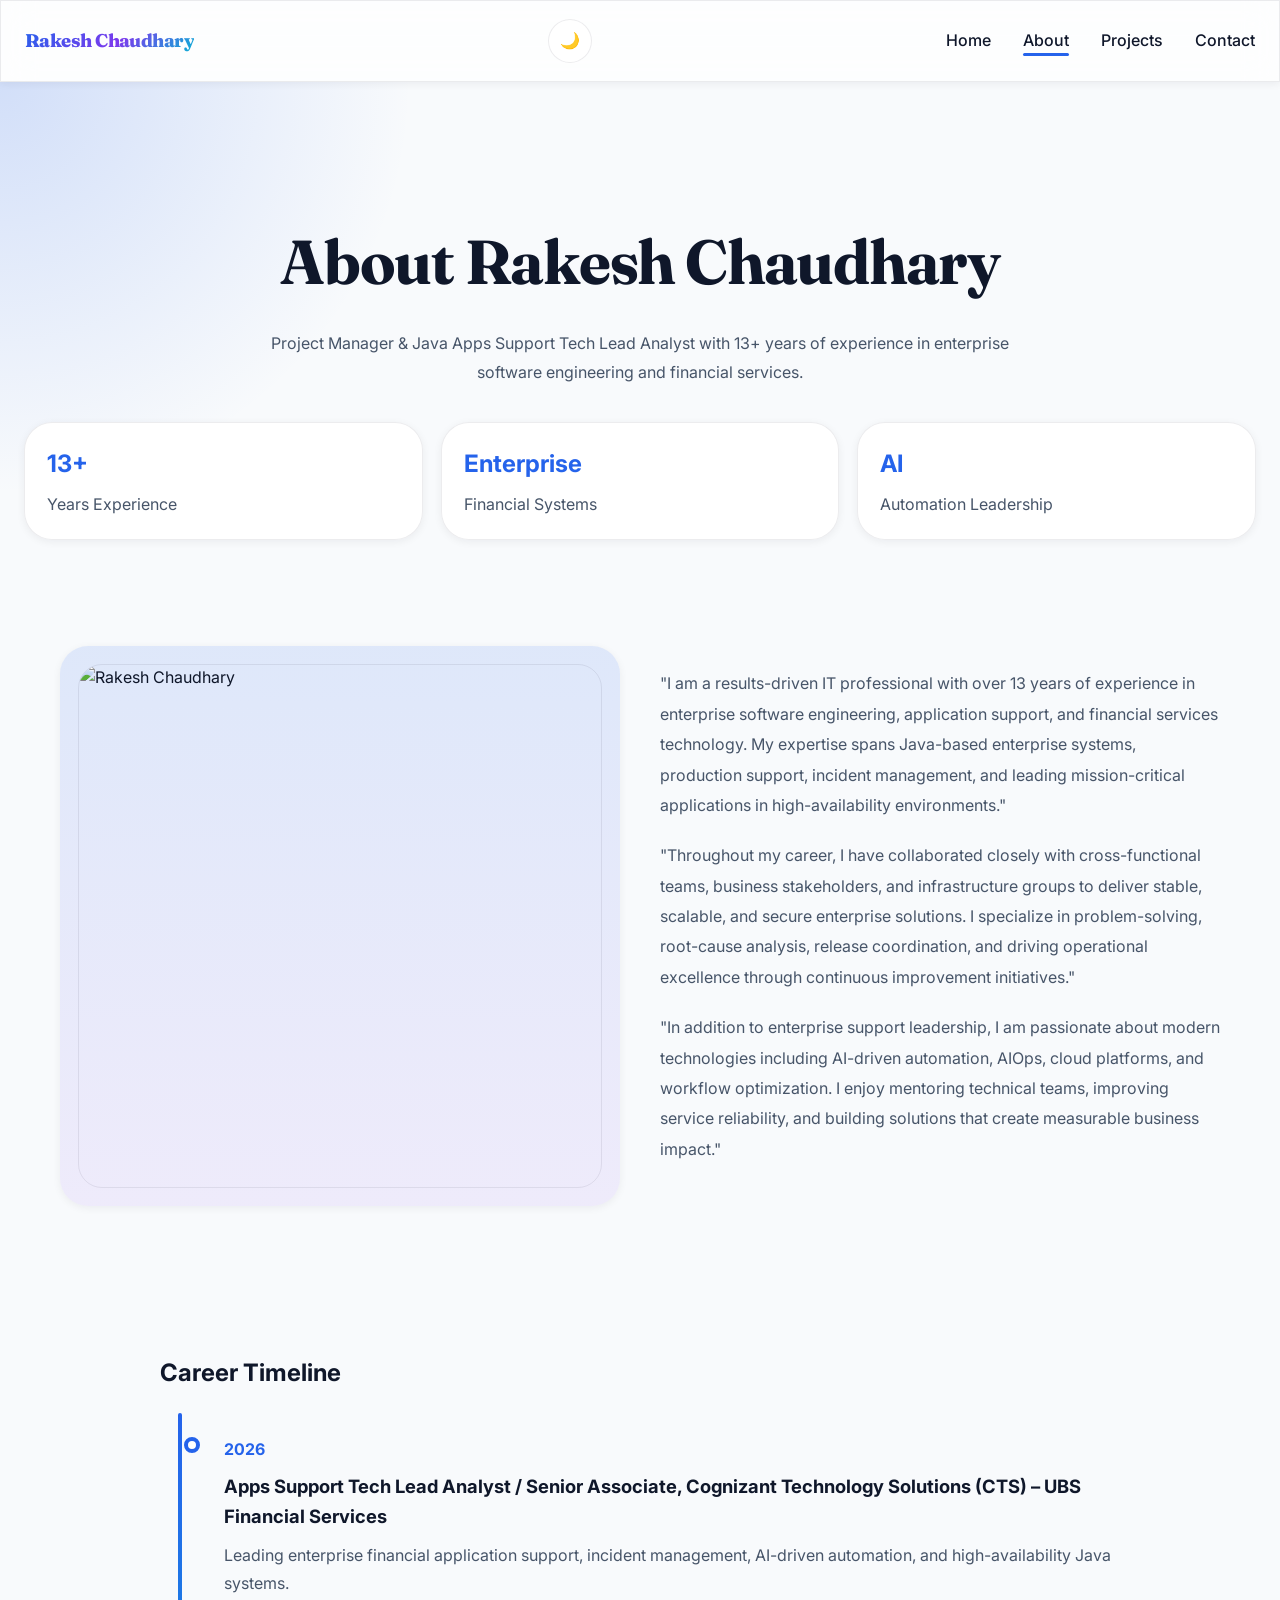
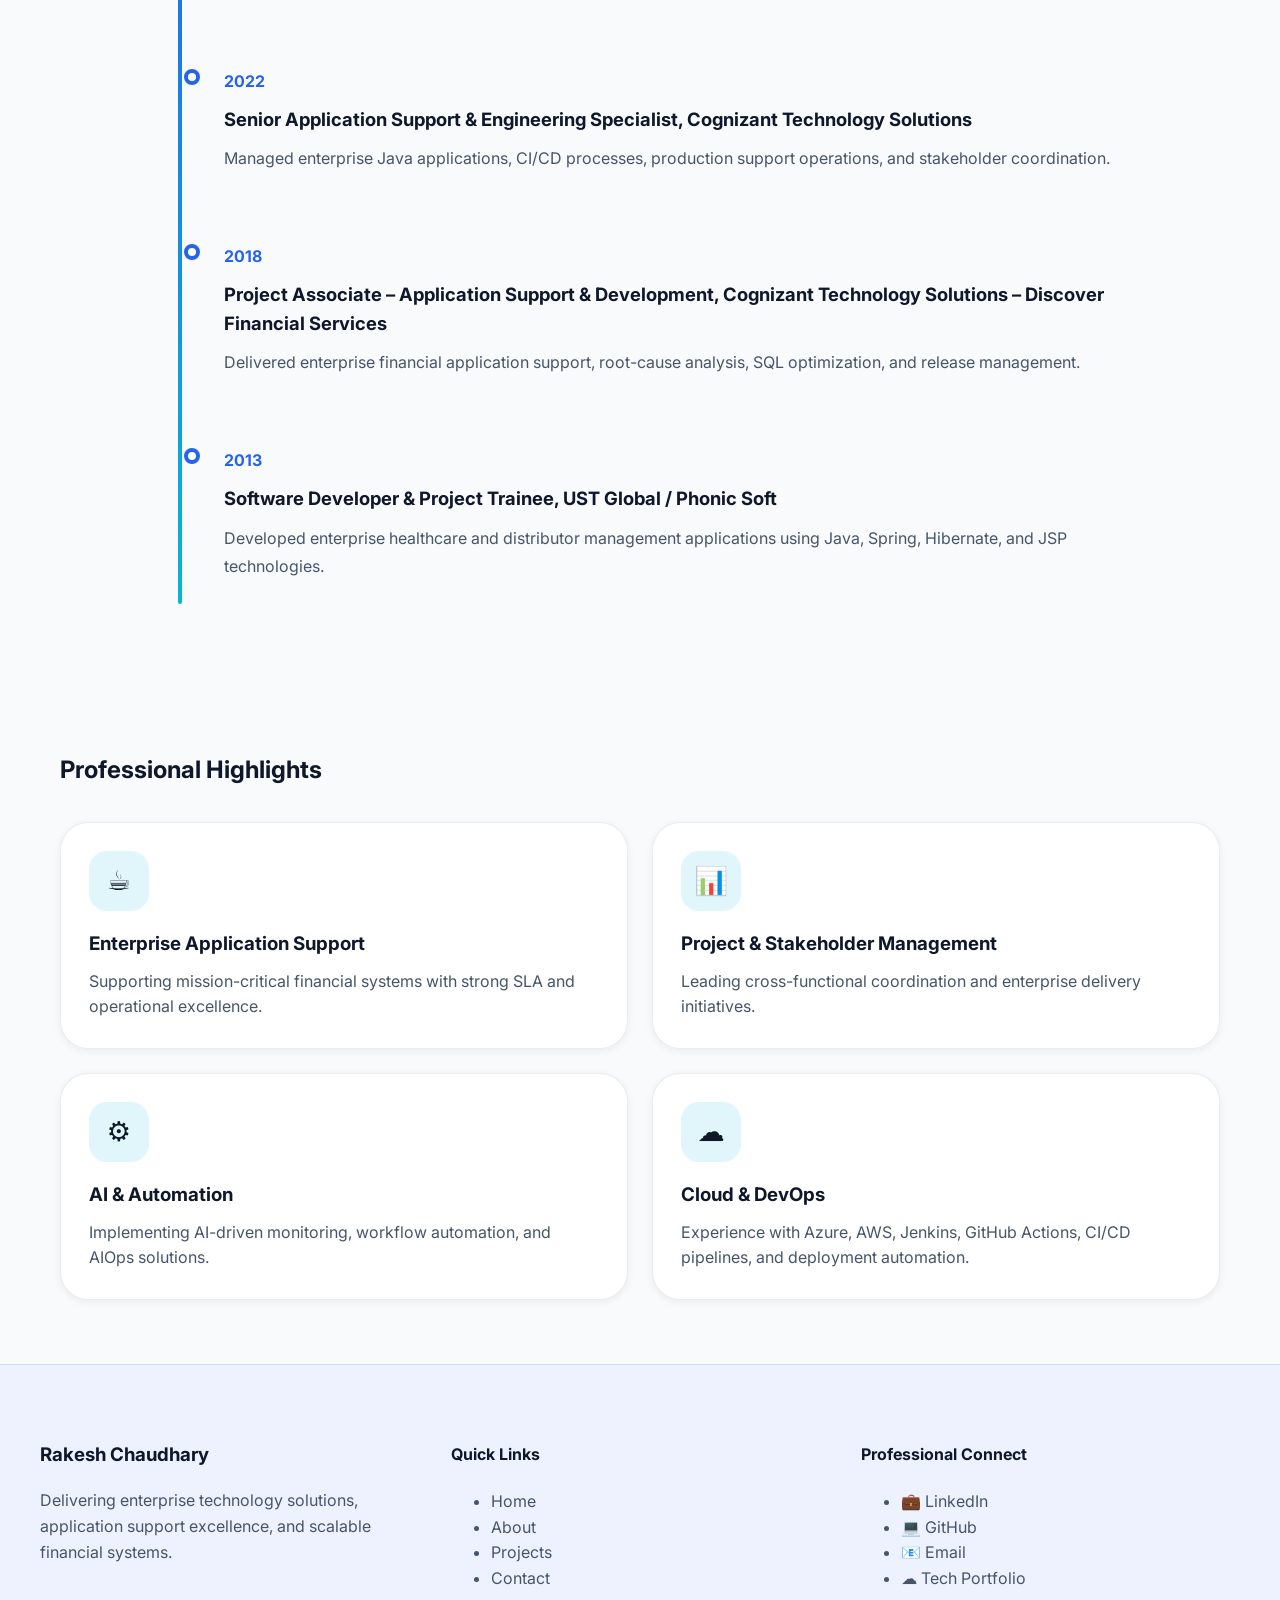
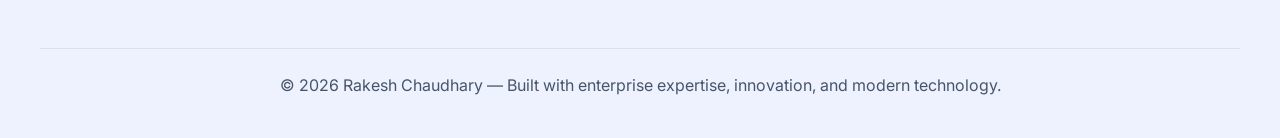
==== about.html @ ba5abe36 "Add files via upload This my Files" ====
<!DOCTYPE html>
<html lang="en">
<head>
  <meta charset="UTF-8">
  <meta name="viewport" content="width=device-width, initial-scale=1.0">
  <title>About — Rakesh Chaudhary</title>
  <link rel="stylesheet" href="styles.css">
</head>
<body>
  <!-- Site navigation bar (same as index.html) -->
  <!-- Brand name on the left -->
  <!-- Navigation links on the right -->
  <!-- Hamburger menu for mobile -->
  <nav class="site-nav">
    <div class="nav-brand">Rakesh Chaudhary</div>
    <div class="nav-actions">
      <button class="theme-toggle" id="theme-toggle" aria-label="Activate dark theme" aria-pressed="false">🌙</button>
      <button class="nav-toggle" id="nav-toggle" aria-label="Toggle menu">☰</button>
    </div>
    <ul class="nav-links" id="nav-links">
      <li><a href="index.html">Home</a></li>
      <li><a href="about.html" class="active">About</a></li>
      <li><a href="projects.html">Projects</a></li>
      <li><a href="contact.html">Contact</a></li>
    </ul>
  </nav>

  <!-- PAGE HEADER SECTION -->
  <header class="about-header">
    <div class="about-header-inner">
      <h1>About Rakesh Chaudhary</h1>
      <p class="about-subtitle">Project Manager &amp; Java Apps Support Tech Lead Analyst with 13+ years of experience in enterprise software engineering and financial services.</p>
    </div>
    <div class="stats-strip">
      <div class="stat-card">
        <span class="stat-value"><span class="counter" data-target="13">0</span>+</span>
        <span class="stat-label">Years Experience</span>
      </div>
      <div class="stat-card">
        <span class="stat-value">Enterprise</span>
        <span class="stat-label">Financial Systems</span>
      </div>
      <div class="stat-card">
        <span class="stat-value">AI</span>
        <span class="stat-label">Automation Leadership</span>
      </div>
    </div>
  </header>

  <!-- PROFESSIONAL BIO SECTION -->
  <section class="bio-section">
    <div class="bio-grid">
      <div class="bio-image-wrap">
        <!-- Profile placeholder image -->
        <img src="https://placehold.co/400x400/1e3a8a/ffffff?text=Rakesh+Chaudhary" alt="Rakesh Chaudhary" class="bio-image">
      </div>
      <div class="bio-text">
        <p>"I am a results-driven IT professional with over 13 years of experience in enterprise software engineering, application support, and financial services technology. My expertise spans Java-based enterprise systems, production support, incident management, and leading mission-critical applications in high-availability environments."</p>
        <p>"Throughout my career, I have collaborated closely with cross-functional teams, business stakeholders, and infrastructure groups to deliver stable, scalable, and secure enterprise solutions. I specialize in problem-solving, root-cause analysis, release coordination, and driving operational excellence through continuous improvement initiatives."</p>
        <p>"In addition to enterprise support leadership, I am passionate about modern technologies including AI-driven automation, AIOps, cloud platforms, and workflow optimization. I enjoy mentoring technical teams, improving service reliability, and building solutions that create measurable business impact."</p>
      </div>
    </div>
  </section>

  <!-- CAREER TIMELINE SECTION -->
  <section class="timeline-section">
    <div class="timeline-inner">
      <h2>Career Timeline</h2>
      <div class="timeline">
        <div class="timeline-item">
          <div class="timeline-year">2026</div>
          <div class="timeline-body">
            <h3>Apps Support Tech Lead Analyst / Senior Associate, Cognizant Technology Solutions (CTS) – UBS Financial Services</h3>
            <p>Leading enterprise financial application support, incident management, AI-driven automation, and high-availability Java systems.</p>
          </div>
        </div>

        <div class="timeline-item">
          <div class="timeline-year">2022</div>
          <div class="timeline-body">
            <h3>Senior Application Support &amp; Engineering Specialist, Cognizant Technology Solutions</h3>
            <p>Managed enterprise Java applications, CI/CD processes, production support operations, and stakeholder coordination.</p>
          </div>
        </div>

        <div class="timeline-item">
          <div class="timeline-year">2018</div>
          <div class="timeline-body">
            <h3>Project Associate – Application Support &amp; Development, Cognizant Technology Solutions – Discover Financial Services</h3>
            <p>Delivered enterprise financial application support, root-cause analysis, SQL optimization, and release management.</p>
          </div>
        </div>

        <div class="timeline-item">
          <div class="timeline-year">2013</div>
          <div class="timeline-body">
            <h3>Software Developer &amp; Project Trainee, UST Global / Phonic Soft</h3>
            <p>Developed enterprise healthcare and distributor management applications using Java, Spring, Hibernate, and JSP technologies.</p>
          </div>
        </div>
      </div>
    </div>
  </section>

  <!-- ADDITIONAL PROFESSIONAL HIGHLIGHTS SECTION -->
  <section class="highlights-section">
    <div class="highlights-inner">
      <h2>Professional Highlights</h2>
      <div class="highlights-grid">
        <article class="highlight-card">
          <div class="highlight-icon">☕</div>
          <h3>Enterprise Application Support</h3>
          <p>Supporting mission-critical financial systems with strong SLA and operational excellence.</p>
        </article>

        <article class="highlight-card">
          <div class="highlight-icon">📊</div>
          <h3>Project &amp; Stakeholder Management</h3>
          <p>Leading cross-functional coordination and enterprise delivery initiatives.</p>
        </article>

        <article class="highlight-card">
          <div class="highlight-icon">⚙️</div>
          <h3>AI &amp; Automation</h3>
          <p>Implementing AI-driven monitoring, workflow automation, and AIOps solutions.</p>
        </article>

        <article class="highlight-card">
          <div class="highlight-icon">☁️</div>
          <h3>Cloud &amp; DevOps</h3>
          <p>Experience with Azure, AWS, Jenkins, GitHub Actions, CI/CD pipelines, and deployment automation.</p>
        </article>
      </div>
    </div>
  </section>

  <!-- PROFESSIONAL ENTERPRISE FOOTER -->
  <footer class="site-footer">
    <div class="footer-content">
      <div class="footer-grid">
        <!-- Column 1: Brand Section -->
        <div class="footer-column">
          <h3 class="footer-heading">Rakesh Chaudhary</h3>
          <p class="footer-tagline">Delivering enterprise technology solutions, application support excellence, and scalable financial systems.</p>
        </div>

        <!-- Column 2: Quick Links -->
        <div class="footer-column">
          <h4 class="footer-heading">Quick Links</h4>
          <ul class="footer-links">
            <li><a href="index.html">Home</a></li>
            <li><a href="about.html">About</a></li>
            <li><a href="projects.html">Projects</a></li>
            <li><a href="contact.html">Contact</a></li>
          </ul>
        </div>

        <!-- Column 3: Professional Connect -->
        <div class="footer-column">
          <h4 class="footer-heading">Professional Connect</h4>
          <ul class="footer-social-links">
            <li><a href="#">💼 LinkedIn</a></li>
            <li><a href="#">💻 GitHub</a></li>
            <li><a href="mailto:rakeshparwatihiralal.chaudhary@gmail.com">📧 Email</a></li>
            <li><a href="#">☁️ Tech Portfolio</a></li>
          </ul>
        </div>
      </div>

      <!-- Copyright Strip -->
      <div class="footer-copyright">
        <p>© 2026 Rakesh Chaudhary — Built with enterprise expertise, innovation, and modern technology.</p>
      </div>
    </div>
  </footer>

  <script src="script.js"></script>
</body>
</html>
---- styles.css ----
@import url("https://fonts.googleapis.com/css2?family=Inter:wght@400;500;600;700&family=Fraunces:wght@600&display=swap");

/* === ENTERPRISE DESIGN TOKENS === */
:root {
  --bg: #f8fafc;
  --surface: #ffffff;
  --surface-2: #eef2ff;
  --text: #0f172a;
  --text-muted: #475569;
  --border: rgba(15,23,42,.08);

  --primary: #2563eb;
  --primary-2: #7c3aed;
  --accent: #06b6d4;

  --success: #16a34a;
  --danger: #dc2626;

  --shadow-sm: 0 2px 8px rgba(15,23,42,.06);
  --shadow-md: 0 18px 40px -12px rgba(37,99,235,.18);
  --shadow-lg: 0 30px 70px -20px rgba(37,99,235,.30);

  --radius-sm: 10px;
  --radius-md: 18px;
  --radius-lg: 28px;
  --radius-pill: 999px;

  --ease: cubic-bezier(.2,.7,.2,1);

  --dur-fast: 180ms;
  --dur: 320ms;
  --dur-slow: 650ms;

  --grad-hero: linear-gradient(135deg,#2563eb 0%,#7c3aed 55%,#06b6d4 100%);
  --grad-text: linear-gradient(135deg,#0f172a 0%,#2563eb 55%,#06b6d4 100%);
}

[data-theme="dark"] {
  --bg: #020617;
  --surface: #0f172a;
  --surface-2: #1e293b;

  --text: #f8fafc;
  --text-muted: #94a3b8;

  --border: rgba(248,250,252,.10);

  --shadow-sm: 0 2px 10px rgba(0,0,0,.35);
  --shadow-md: 0 18px 50px -12px rgba(6,182,212,.20);
  --shadow-lg: 0 35px 80px -20px rgba(37,99,235,.40);

  --grad-text: linear-gradient(135deg,#ffffff 0%,#7c3aed 55%,#06b6d4 100%);
}

@media (prefers-reduced-motion: reduce) {
  *, *::before, *::after {
    animation-duration: 0.01ms !important;
    animation-iteration-count: 1 !important;
    transition-duration: 0.01ms !important;
    scroll-behavior: auto !important;
  }
}

html {
  scroll-behavior: smooth;
  min-height: 100%;
}

*, *::before, *::after {
  box-sizing: border-box;
  transition: background-color var(--dur) var(--ease), color var(--dur) var(--ease), border-color var(--dur) var(--ease), box-shadow var(--dur) var(--ease), transform var(--dur) var(--ease);
}

body {
  margin: 0;
  min-height: 100vh;
  font-family: "Inter", system-ui, -apple-system, BlinkMacSystemFont, "Segoe UI", sans-serif;
  background: var(--bg);
  color: var(--text);
  line-height: 1.6;
}

button, input, select, textarea, a {
  font: inherit;
}

a {
  color: inherit;
  text-decoration: none;
}

img {
  display: block;
  max-width: 100%;
}

::selection {
  background: rgba(37,99,235,.18);
}

/* === GLOBAL ANIMATIONS & UTILITIES === */
.visually-hidden {
  position: absolute;
  width: 1px;
  height: 1px;
  padding: 0;
  overflow: hidden;
  clip: rect(0,0,0,0);
  white-space: nowrap;
  border: 0;
}

.reveal {
  opacity: 0;
  transform: translateY(24px);
  will-change: opacity, transform;
}

.reveal.visible {
  opacity: 1;
  transform: translateY(0);
}

.page-progress {
  position: fixed;
  top: 0;
  left: 0;
  width: 0;
  height: 4px;
  background: var(--primary);
  z-index: 1200;
  transition: width var(--dur) var(--ease);
}

.splash-screen {
  position: fixed;
  inset: 0;
  background: radial-gradient(circle at top left, rgba(37,99,235,.22), transparent 32%), radial-gradient(circle at bottom right, rgba(124,58,237,.18), transparent 30%), var(--bg);
  display: grid;
  place-items: center;
  z-index: 1300;
}

.splash-screen p {
  color: var(--text);
  font-size: 1.1rem;
  font-weight: 700;
}

/* === NAV (ENTERPRISE GLASS) === */
.site-nav {
  position: sticky;
  top: 0;
  z-index: 1100;
  display: flex;
  align-items: center;
  justify-content: space-between;
  gap: 16px;
  padding: 18px 24px;
  background: rgba(255,255,255,0.72);
  border: 1px solid rgba(15,23,42,.08);
  backdrop-filter: blur(16px);
  box-shadow: var(--shadow-sm);
}

[data-theme="dark"] .site-nav {
  background: rgba(4,14,34,0.80);
  border-color: rgba(248,250,252,.10);
}

.site-nav.shrink {
  padding: 12px 20px;
  box-shadow: var(--shadow-md);
}

.nav-brand {
  font-family: "Fraunces", serif;
  font-size: 1.15rem;
  font-weight: 800;
  letter-spacing: -0.03em;
  background: var(--grad-hero);
  -webkit-background-clip: text;
  color: transparent;
}

.nav-actions {
  display: flex;
  align-items: center;
  gap: 10px;
}

.theme-toggle,
.nav-toggle {
  width: 44px;
  height: 44px;
  border: 1px solid var(--border);
  border-radius: var(--radius-pill);
  background: var(--surface);
  color: var(--text);
  cursor: pointer;
  display: inline-flex;
  align-items: center;
  justify-content: center;
}

.nav-toggle {
  display: none;
}

.theme-toggle:hover,
.nav-toggle:hover {
  transform: translateY(-1px);
  box-shadow: var(--shadow-sm);
}

.theme-toggle:focus,
.nav-toggle:focus,
.btn:focus,
.contact-form input:focus,
.contact-form select:focus,
.contact-form textarea:focus {
  outline: 3px solid rgba(37,99,235,.35);
  outline-offset: 3px;
}

.nav-links {
  display: flex;
  gap: 32px;
  list-style: none;
  margin: 0;
  padding: 0;
}

.nav-links a {
  position: relative;
  color: var(--text);
  font-weight: 500;
}

.nav-links a::after {
  content: "";
  position: absolute;
  left: 0;
  bottom: -6px;
  width: 0;
  height: 3px;
  border-radius: 999px;
  background: var(--primary);
  transition: width var(--dur) var(--ease);
}

.nav-links a:hover::after,
.nav-links a.active::after {
  width: 100%;
}

.nav-links a:hover {
  color: var(--primary);
}

@media (max-width: 768px) {
  .site-nav {
    flex-wrap: wrap;
    gap: 10px;
  }

  .nav-links {
    position: absolute;
    top: 76px;
    left: 0;
    right: 0;
    background: rgba(255,255,255,0.96);
    flex-direction: column;
    align-items: stretch;
    padding: 0;
    margin: 0;
    border-bottom: 1px solid var(--border);
    max-height: 0;
    overflow: hidden;
    transition: max-height 0.35s var(--ease);
  }

  [data-theme="dark"] .nav-links {
    background: rgba(4,14,34,0.96);
  }

  .nav-links.active {
    max-height: 320px;
  }

  .nav-links li {
    border-top: 1px solid var(--border);
  }

  .nav-links a {
    display: block;
    padding: 16px 24px;
  }
}

/* === HERO (ENTERPRISE BLOBS) === */
.hero {
  position: relative;
  min-height: 92vh;
  padding: 120px 24px 80px;
  background: radial-gradient(circle at top left, rgba(37,99,235,.18), transparent 32%), radial-gradient(circle at bottom right, rgba(124,58,237,.14), transparent 28%), var(--bg);
  overflow: hidden;
}

.hero::before {
  content: "";
  position: absolute;
  inset: 0;
  background-image: linear-gradient(135deg, rgba(255,255,255,.12) 0%, rgba(255,255,255,0) 40%), linear-gradient(90deg, rgba(255,255,255,.05) 1px, transparent 1px);
  background-size: 120px 120px, 1px 1px;
  pointer-events: none;
}

.hero-decor {
  position: absolute;
  inset: 0;
  pointer-events: none;
}

.hero-blob {
  position: absolute;
  border-radius: 50%;
  filter: blur(32px);
  opacity: 0.85;
}

.hero-blob-1 {
  width: 240px;
  height: 240px;
  background: rgba(37,99,235,.35);
  top: 12%;
  left: 8%;
}

.hero-blob-2 {
  width: 200px;
  height: 200px;
  background: rgba(124,58,237,.28);
  top: 20%;
  right: 10%;
}

.hero-blob-3 {
  width: 260px;
  height: 260px;
  background: rgba(6,182,212,.22);
  bottom: 10%;
  left: 18%;
}

.hero-scroll {
  position: absolute;
  bottom: 24px;
  left: 50%;
  transform: translateX(-50%);
  font-size: 0.85rem;
  letter-spacing: 0.24em;
  text-transform: uppercase;
  color: var(--text-muted);
}

.hero-grid {
  position: relative;
  z-index: 1;
  display: flex;
  align-items: center;
  justify-content: center;
  gap: 48px;
  width: min(1200px, 100%);
  margin: 0 auto;
}

.hero-figure {
  flex: 0 0 min(360px, 45%);
  display: flex;
  justify-content: center;
}

.hero-image {
  width: 100%;
  max-width: 360px;
  border-radius: var(--radius-lg);
  box-shadow: var(--shadow-lg);
  border: 2px solid rgba(255,255,255,.16);
}

.hero-inner {
  flex: 1 1 420px;
  display: flex;
  flex-direction: column;
  gap: 24px;
}

.hero-eyebrow {
  display: inline-flex;
  align-items: center;
  justify-content: center;
  padding: 10px 18px;
  border-radius: 999px;
  background: rgba(37,99,235,.12);
  color: var(--primary);
  letter-spacing: 0.18em;
  text-transform: uppercase;
  font-size: 0.78rem;
  font-weight: 700;
}

.hero h1 {
  font-family: "Fraunces", serif;
  font-size: clamp(42px, 6vw, 84px);
  line-height: 0.95;
  letter-spacing: -0.02em;
  max-width: 900px;
  margin: 0;
  background: var(--grad-text);
  -webkit-background-clip: text;
  color: transparent;
}

.hero p {
  max-width: 720px;
  font-size: 0.95rem;
  line-height: 1.9;
  color: var(--text-muted);
  text-align: left;
}

.hero-skills {
  color: var(--text-muted);
  font-size: 0.92rem;
}

.hero-actions {
  display: flex;
  flex-wrap: wrap;
  gap: 18px;
}

.btn {
  display: inline-flex;
  align-items: center;
  justify-content: center;
  padding: 16px 32px;
  border-radius: var(--radius-pill);
  font-weight: 700;
  cursor: pointer;
  border: 1px solid transparent;
}

.btn-primary {
  background: linear-gradient(135deg, var(--primary), var(--primary-2));
  color: #ffffff;
  box-shadow: 0 20px 50px rgba(37,99,235,.18);
}

.btn-primary:hover {
  transform: translateY(-2px);
}

.btn-secondary {
  background: linear-gradient(135deg, var(--primary), var(--primary-2));
  color: #ffffff;
  box-shadow: 0 20px 50px rgba(37,99,235,.18);
}

.btn-secondary:hover {
  transform: translateY(-2px);
}

/* === EXPERTISE GRID === */
.skills-section {
  padding: 96px 24px;
  background: var(--surface);
}

.skills-content {
  max-width: 1180px;
  margin: 0 auto;
  text-align: center;
}

.skills-section h2 {
  font-family: "Fraunces", serif;
  font-size: clamp(34px, 4vw, 48px);
  margin: 0 auto 18px;
  letter-spacing: -0.02em;
}

.skills-tagline {
  color: var(--text-muted);
  max-width: 760px;
  margin: 0 auto 48px;
}

.skills-grid {
  display: grid;
  grid-template-columns: repeat(auto-fit, minmax(260px, 1fr));
  gap: 28px;
}

.skill-card {
  position: relative;
  padding: 28px;
  border-radius: var(--radius-lg);
  background: var(--surface);
  border: 1px solid var(--border);
  box-shadow: var(--shadow-sm);
  overflow: hidden;
}

.skill-card::before {
  content: "";
  position: absolute;
  inset: 0;
  background: linear-gradient(135deg, rgba(37,99,235,.08), transparent 35%, rgba(124,58,237,.08));
  opacity: 0;
  transition: opacity var(--dur) var(--ease);
}

.skill-card:hover::before {
  opacity: 1;
}

.skill-card:hover {
  transform: translateY(-4px);
  box-shadow: var(--shadow-md);
}

.skill-icon {
  width: 64px;
  height: 64px;
  display: grid;
  place-items: center;
  margin-bottom: 18px;
  border-radius: 18px;
  background: rgba(37,99,235,.10);
  font-size: 1.8rem;
}

.skill-card h3 {
  margin: 0 0 12px;
  font-size: 1.2rem;
}

.skill-card p {
  color: var(--text-muted);
}

/* === ABOUT PAGE === */
.about-header {
  padding: 88px 24px 42px;
  position: relative;
  overflow: hidden;
}

.about-header::before {
  content: "";
  position: absolute;
  inset: 0;
  background: radial-gradient(circle at top left, rgba(37,99,235,.18), transparent 30%);
  pointer-events: none;
}

.about-header-inner {
  position: relative;
  max-width: 920px;
  margin: 0 auto;
  text-align: center;
}

.about-header h1 {
  font-family: "Fraunces", serif;
  font-size: clamp(38px, 5vw, 62px);
  letter-spacing: -0.02em;
  margin-bottom: 18px;
}

.about-subtitle {
  color: var(--text-muted);
  max-width: 760px;
  margin: 0 auto;
  line-height: 1.8;
}

.stats-strip {
  position: relative;
  z-index: 1;
  display: grid;
  grid-template-columns: repeat(3, minmax(0, 1fr));
  gap: 18px;
  margin-top: 36px;
}

.stat-card {
  padding: 22px;
  border-radius: var(--radius-lg);
  background: rgba(255,255,255,.95);
  border: 1px solid var(--border);
  box-shadow: var(--shadow-sm);
}

.stat-value {
  display: block;
  font-size: 1.5rem;
  font-weight: 700;
  color: var(--primary);
  margin-bottom: 8px;
}

.stat-label {
  color: var(--text-muted);
}

.bio-section,
.timeline-section,
.highlights-section {
  padding: 64px 24px;
}

.bio-grid {
  max-width: 1160px;
  margin: 0 auto;
  display: grid;
  grid-template-columns: 1fr 1fr;
  gap: 40px;
  align-items: center;
}

.bio-image-wrap {
  padding: 18px;
  border-radius: var(--radius-lg);
  background: linear-gradient(180deg, rgba(37,99,235,.12), rgba(124,58,237,.08));
  box-shadow: var(--shadow-sm);
}

.bio-image {
  width: 100%;
  aspect-ratio: 1/1;
  border-radius: 24px;
  border: 1px solid var(--border);
}

.bio-text p {
  margin: 0 0 20px;
  color: var(--text-muted);
  line-height: 1.9;
}

.timeline-inner {
  max-width: 960px;
  margin: 0 auto;
}

.timeline {
  position: relative;
  padding-left: 30px;
}

.timeline::before {
  content: "";
  position: absolute;
  top: 0;
  left: 18px;
  width: 4px;
  height: 100%;
  background: linear-gradient(180deg, var(--primary), var(--accent));
  border-radius: 999px;
}

.timeline-item {
  position: relative;
  padding: 24px 0 24px 34px;
}

.timeline-item:not(:last-child) {
  margin-bottom: 24px;
}

.timeline-item::before {
  content: "";
  position: absolute;
  left: -6px;
  top: 24px;
  width: 16px;
  height: 16px;
  border-radius: 50%;
  background: var(--surface);
  border: 4px solid var(--primary);
}

.timeline-year {
  display: inline-flex;
  align-items: center;
  gap: 10px;
  margin-bottom: 10px;
  font-weight: 700;
  color: var(--primary);
}

.timeline-body h3 {
  margin: 0 0 10px;
  font-size: 1.15rem;
}

.timeline-body p {
  margin: 0;
  color: var(--text-muted);
  line-height: 1.75;
}

.highlights-inner {
  max-width: 1160px;
  margin: 0 auto;
}

.highlights-grid {
  display: grid;
  grid-template-columns: repeat(2, minmax(0, 1fr));
  gap: 24px;
  margin-top: 32px;
}

.highlight-card {
  padding: 28px;
  border-radius: var(--radius-lg);
  background: var(--surface);
  border: 1px solid var(--border);
  box-shadow: var(--shadow-sm);
}

.highlight-icon {
  width: 60px;
  height: 60px;
  display: grid;
  place-items: center;
  margin-bottom: 18px;
  border-radius: 18px;
  background: rgba(6,182,212,.12);
  font-size: 1.7rem;
}

.highlight-card h3 {
  margin: 0 0 10px;
}

.highlight-card p {
  margin: 0;
  color: var(--text-muted);
}

/* === PROJECTS PAGE === */
.projects-header {
  padding: 84px 24px 24px;
  text-align: center;
}

.projects-header h1 {
  font-family: "Fraunces", serif;
  font-size: clamp(38px, 5vw, 56px);
  letter-spacing: -0.02em;
}

.projects-subtitle {
  color: var(--text-muted);
  max-width: 760px;
  margin: 16px auto 0;
}

.projects-section {
  padding: 40px 24px 96px;
}

.tech-marquee {
  overflow: hidden;
  padding: 14px 0;
  margin: 0 auto 32px;
  border-radius: 999px;
  background: rgba(37,99,235,.08);
  border: 1px solid rgba(37,99,235,.12);
}

.tech-track {
  display: inline-flex;
  align-items: center;
  gap: 28px;
  white-space: nowrap;
  animation: marquee 18s linear infinite;
  color: var(--primary);
  font-size: 0.95rem;
  font-weight: 600;
}

@keyframes marquee {
  from { transform: translateX(0); }
  to { transform: translateX(-50%); }
}

.projects-grid {
  display: grid;
  grid-template-columns: repeat(auto-fit, minmax(320px, 1fr));
  gap: 28px;
}

.project-card {
  border-radius: var(--radius-lg);
  border: 1px solid var(--border);
  overflow: hidden;
  background: var(--surface);
  box-shadow: var(--shadow-sm);
}

.project-card:hover {
  transform: translateY(-6px);
  box-shadow: var(--shadow-md);
}

.project-image {
  height: 220px;
  object-fit: cover;
  transition: transform var(--dur) var(--ease);
}

.project-card:hover .project-image {
  transform: scale(1.04);
}

.project-body {
  padding: 24px;
}

.project-tags {
  display: flex;
  flex-wrap: wrap;
  gap: 10px;
}

.tag {
  display: inline-flex;
  align-items: center;
  padding: 8px 14px;
  border-radius: var(--radius-pill);
  background: rgba(37,99,235,.09);
  color: var(--primary);
  font-size: 0.82rem;
  font-weight: 700;
}

.project-link {
  margin-top: 18px;
  display: inline-flex;
  align-items: center;
  color: var(--primary);
}

.project-link:hover {
  text-decoration: underline;
}

/* === CONTACT PAGE === */
.contact-header {
  padding: 84px 24px 24px;
  text-align: center;
}

.contact-header h1 {
  font-family: "Fraunces", serif;
  font-size: clamp(38px, 5vw, 56px);
}

.contact-subtitle {
  color: var(--text-muted);
  max-width: 760px;
  margin: 16px auto 0;
}

.contact-section {
  padding: 40px 24px 96px;
}

.contact-grid {
  max-width: 1160px;
  margin: 0 auto;
  display: grid;
  grid-template-columns: 1fr 1fr;
  gap: 42px;
}

.contact-card,
.contact-form-wrap {
  border-radius: var(--radius-lg);
  border: 1px solid var(--border);
  background: var(--surface);
  box-shadow: var(--shadow-sm);
}

.contact-card {
  padding: 32px;
}

.contact-card h3 {
  margin-bottom: 24px;
}

.contact-line {
  margin-bottom: 16px;
  color: var(--text-muted);
}

.social-links {
  margin-top: 24px;
}

.social-link {
  display: inline-flex;
  align-items: center;
  gap: 10px;
  color: var(--text);
  padding: 14px 18px;
  border-radius: 16px;
  border: 1px solid var(--border);
  margin-bottom: 12px;
}

.social-link:hover {
  color: var(--primary);
  background: rgba(37,99,235,.08);
  transform: translateX(4px);
}

.contact-form-wrap {
  padding: 32px;
}

.field-group {
  position: relative;
  margin-bottom: 20px;
}

.contact-form label {
  display: block;
  margin-bottom: 10px;
  font-weight: 600;
}

.contact-form input,
.contact-form select,
.contact-form textarea {
  width: 100%;
  padding: 16px 18px;
  border-radius: 16px;
  border: 1px solid var(--border);
  background: var(--surface-2);
  color: var(--text);
}

.contact-form textarea {
  min-height: 152px;
}

.contact-form input:focus,
.contact-form select:focus,
.contact-form textarea:focus {
  border-color: rgba(37,99,235,.45);
  box-shadow: 0 0 0 4px rgba(37,99,235,.12);
}

.submit-btn {
  width: 100%;
  padding: 16px 22px;
  border-radius: 16px;
  border: none;
  color: #ffffff;
  background: linear-gradient(135deg, var(--primary), var(--accent));
  font-weight: 700;
}

.submit-btn:hover {
  transform: translateY(-2px);
}

.contact-success {
  margin-top: 20px;
  padding: 18px;
  border-radius: 16px;
  background: rgba(22,163,74,.12);
  color: var(--success);
  border: 1px solid rgba(22,163,74,.18);
}

.contact-section {
  opacity: 0;
  transform: translateY(18px);
  transition: opacity 0.7s ease, transform 0.7s ease;
}

.contact-section.visible {
  opacity: 1;
  transform: translateY(0);
}

/* === FOOTER === */
.site-footer {
  background: var(--surface-2);
  color: var(--text-muted);
  padding: 56px 24px 40px;
  border-top: 1px solid rgba(37,99,235,.16);
}

.site-footer::before {
  content: "";
  position: absolute;
}

.footer-content {
  max-width: 1200px;
  margin: 0 auto;
}

.footer-grid {
  display: grid;
  grid-template-columns: repeat(3, minmax(0, 1fr));
  gap: 32px;
  margin-bottom: 40px;
}

.footer-heading {
  color: var(--text);
}

.footer-tagline {
  max-width: 360px;
  margin-bottom: 18px;
  color: var(--text-muted);
}

.footer-links a,
.footer-social-links a {
  color: var(--text-muted);
}

.footer-social-links a:hover,
.footer-links a:hover {
  color: var(--primary);
}

.footer-social-links a {
  transition: color var(--dur) var(--ease), transform var(--dur) var(--ease);
}

.footer-social-links a:hover {
  transform: translateX(6px);
}

.footer-copyright {
  border-top: 1px solid rgba(15,23,42,.08);
  padding-top: 24px;
  text-align: center;
}

.footer-copyright p {
  margin: 0;
  color: var(--text-muted);
}

/* === REDUCED MOTION === */
@media (prefers-reduced-motion: reduce) {
  .hero-image,
  .project-card:hover,
  .btn,
  .skill-card:hover,
  .project-image,
  .social-link:hover,
  .project-link:hover {
    transform: none;
    transition: none;
  }
}

@media (max-width: 900px) {
  .hero-grid,
  .skills-grid,
  .bio-grid,
  .projects-grid,
  .contact-grid,
  .footer-grid,
  .highlights-grid,
  .tech-track {
    width: 100%;
  }

  .hero-grid {
    flex-direction: column;
    text-align: center;
  }

  .hero-figure,
  .hero-inner {
    width: 100%;
  }

  .hero-inner {
    align-items: center;
  }

  .skills-section,
  .about-header,
  .bio-section,
  .timeline-section,
  .highlights-section,
  .projects-section,
  .contact-section {
    padding-left: 20px;
    padding-right: 20px;
  }

  .projects-grid,
  .skills-grid,
  .bio-grid,
  .contact-grid,
  .footer-grid,
  .highlights-grid {
    grid-template-columns: 1fr;
  }

  .contact-grid {
    gap: 30px;
  }
}

@media (max-width: 640px) {
  .site-nav {
    padding: 14px 18px;
  }

  .hero {
    padding: 90px 18px 60px;
  }

  .hero h1 {
    font-size: clamp(32px, 8vw, 42px);
  }

  .hero p,
  .hero-skills,
  .about-subtitle,
  .projects-subtitle,
  .contact-subtitle {
    font-size: 0.97rem;
  }

  .projects-section,
  .contact-section,
  .bio-section,
  .highlights-section {
    padding-left: 16px;
    padding-right: 16px;
    padding-top: 42px;
    padding-bottom: 42px;
  }

  .stats-strip {
    grid-template-columns: 1fr;
  }

  .nav-links {
    top: 76px;
  }

  .theme-toggle,
  .nav-toggle {
    width: 40px;
    height: 40px;
  }
}

@media (max-width: 480px) {
  .hero {
    padding: 72px 16px 48px;
  }

  .hero h1,
  .about-header h1,
  .contact-header h1,
  .projects-header h1 {
    font-size: 32px;
  }

  .skills-section,
  .projects-section,
  .contact-section {
    padding-left: 16px;
    padding-right: 16px;
  }

  .submit-btn,
  .theme-toggle,
  .nav-toggle {
    width: 100%;
  }
}
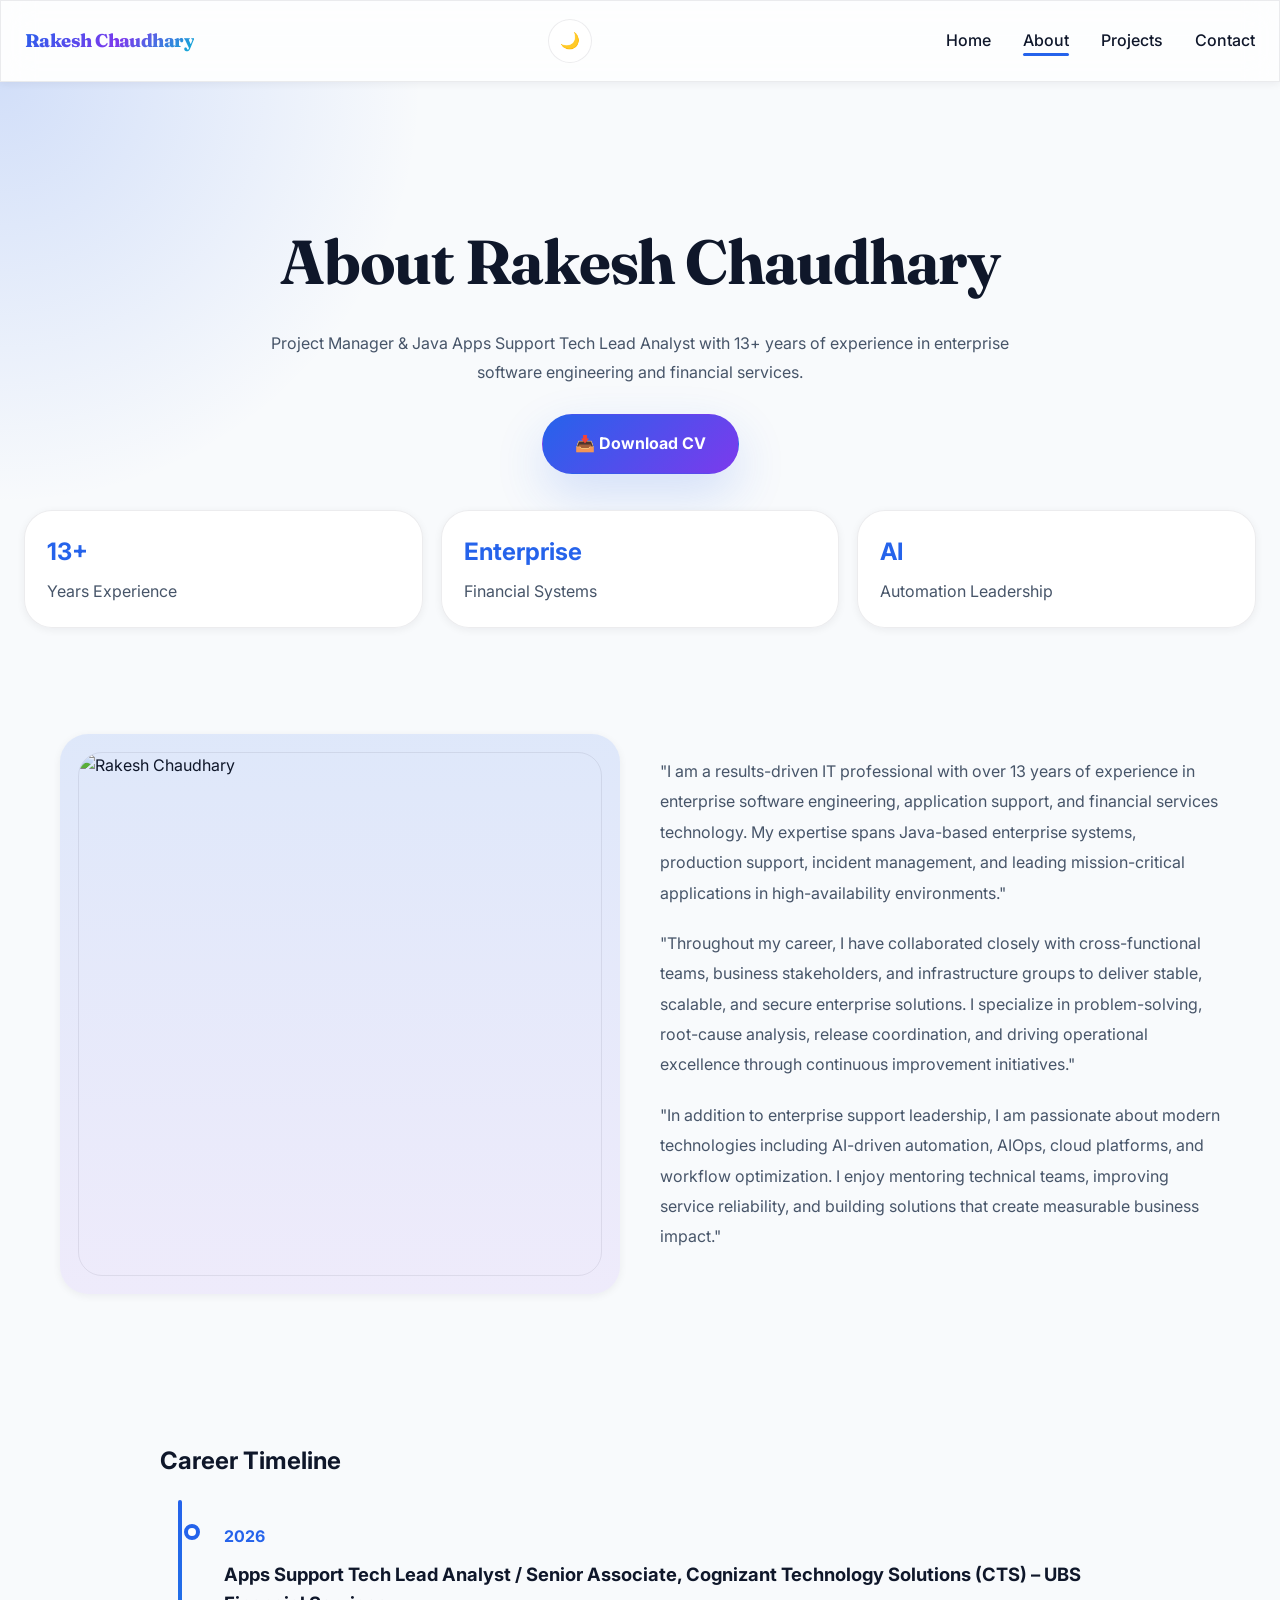
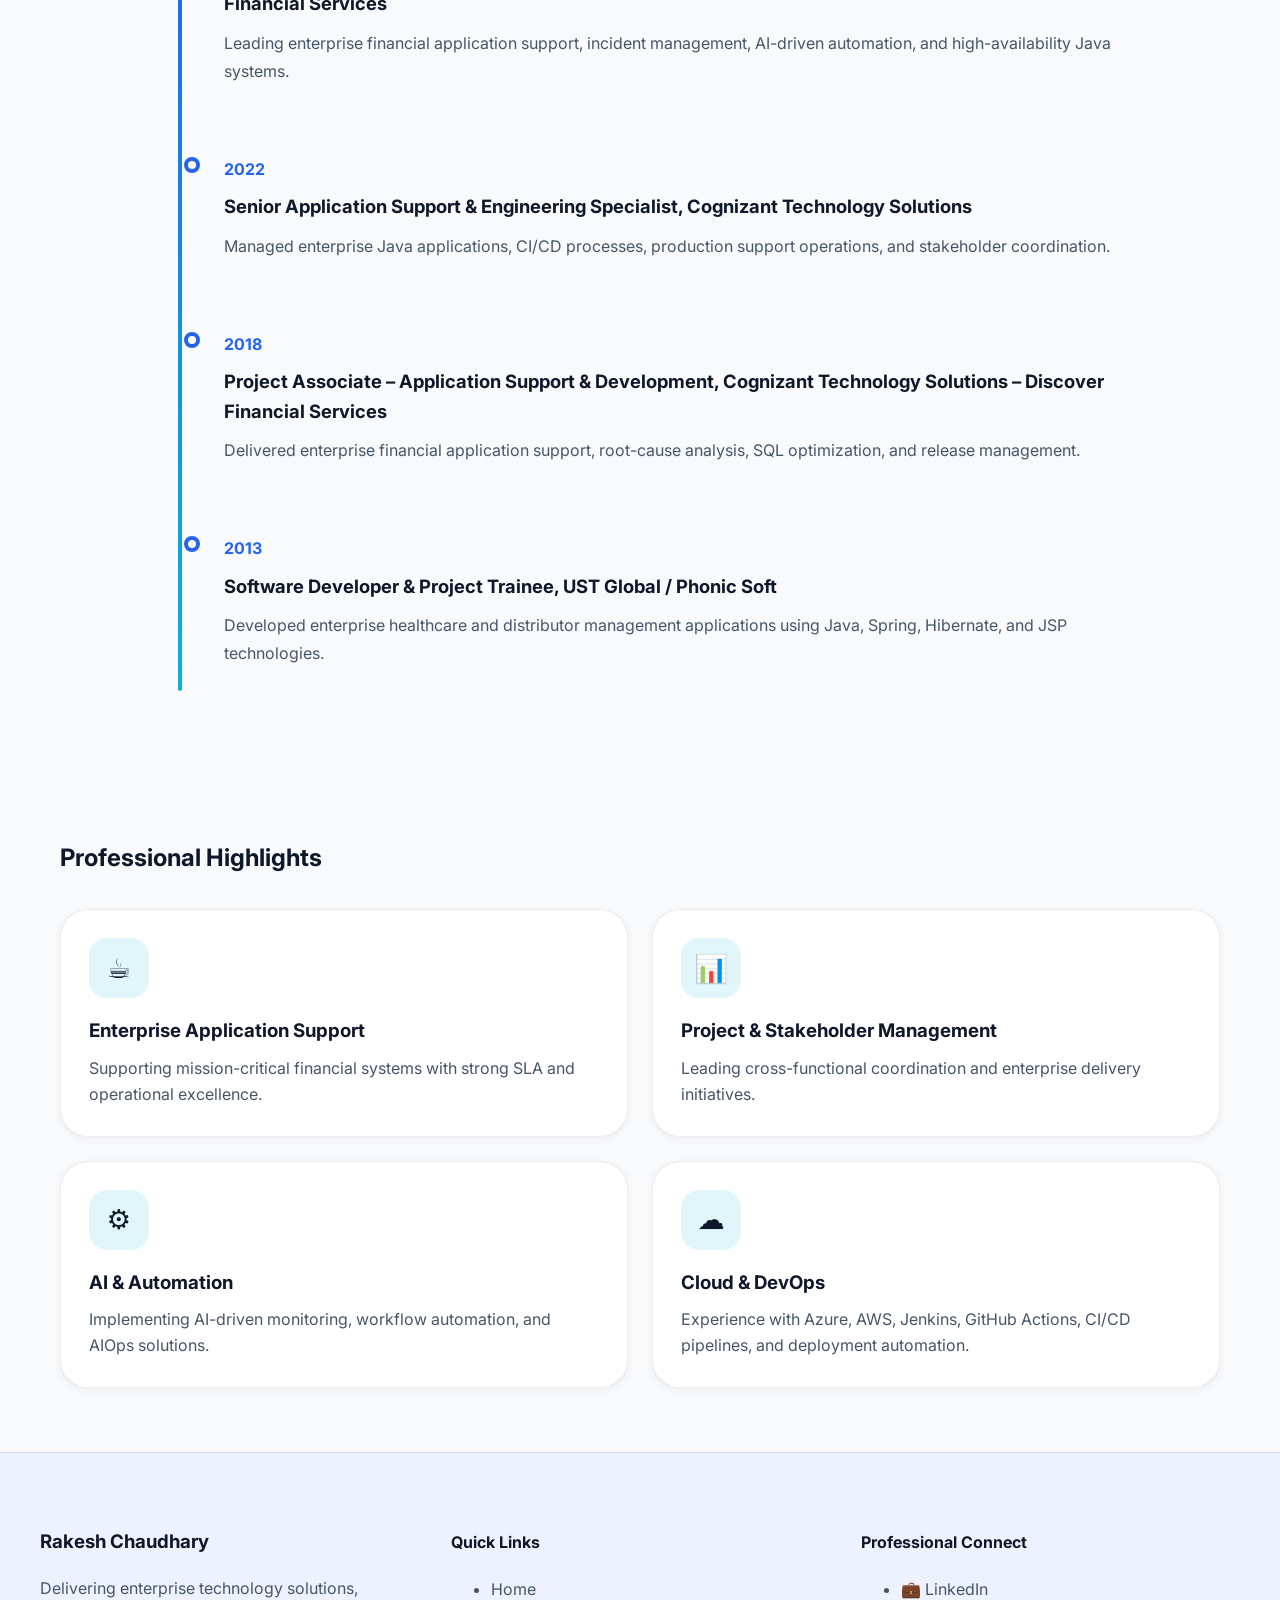
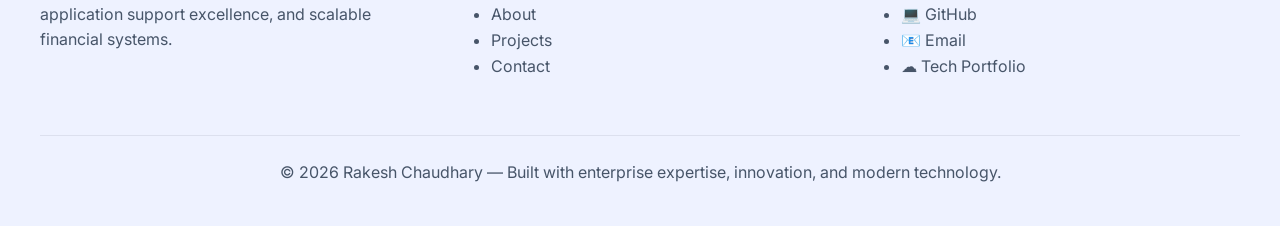
==== commit 3be1d154: "Add files via upload This is new files" ====
--- a/about.html
+++ b/about.html
@@ -30,6 +30,9 @@
     <div class="about-header-inner">
       <h1>About Rakesh Chaudhary</h1>
       <p class="about-subtitle">Project Manager &amp; Java Apps Support Tech Lead Analyst with 13+ years of experience in enterprise software engineering and financial services.</p>
+      <div class="header-actions">
+        <a href="resume.pdf" class="btn btn-secondary">📥 Download CV</a>
+      </div>
     </div>
     <div class="stats-strip">
       <div class="stat-card">
--- a/styles.css
+++ b/styles.css
@@ -587,6 +587,13 @@
   line-height: 1.8;
 }
 
+.header-actions {
+  display: flex;
+  justify-content: center;
+  gap: 18px;
+  margin-top: 28px;
+}
+
 .stats-strip {
   position: relative;
   z-index: 1;
